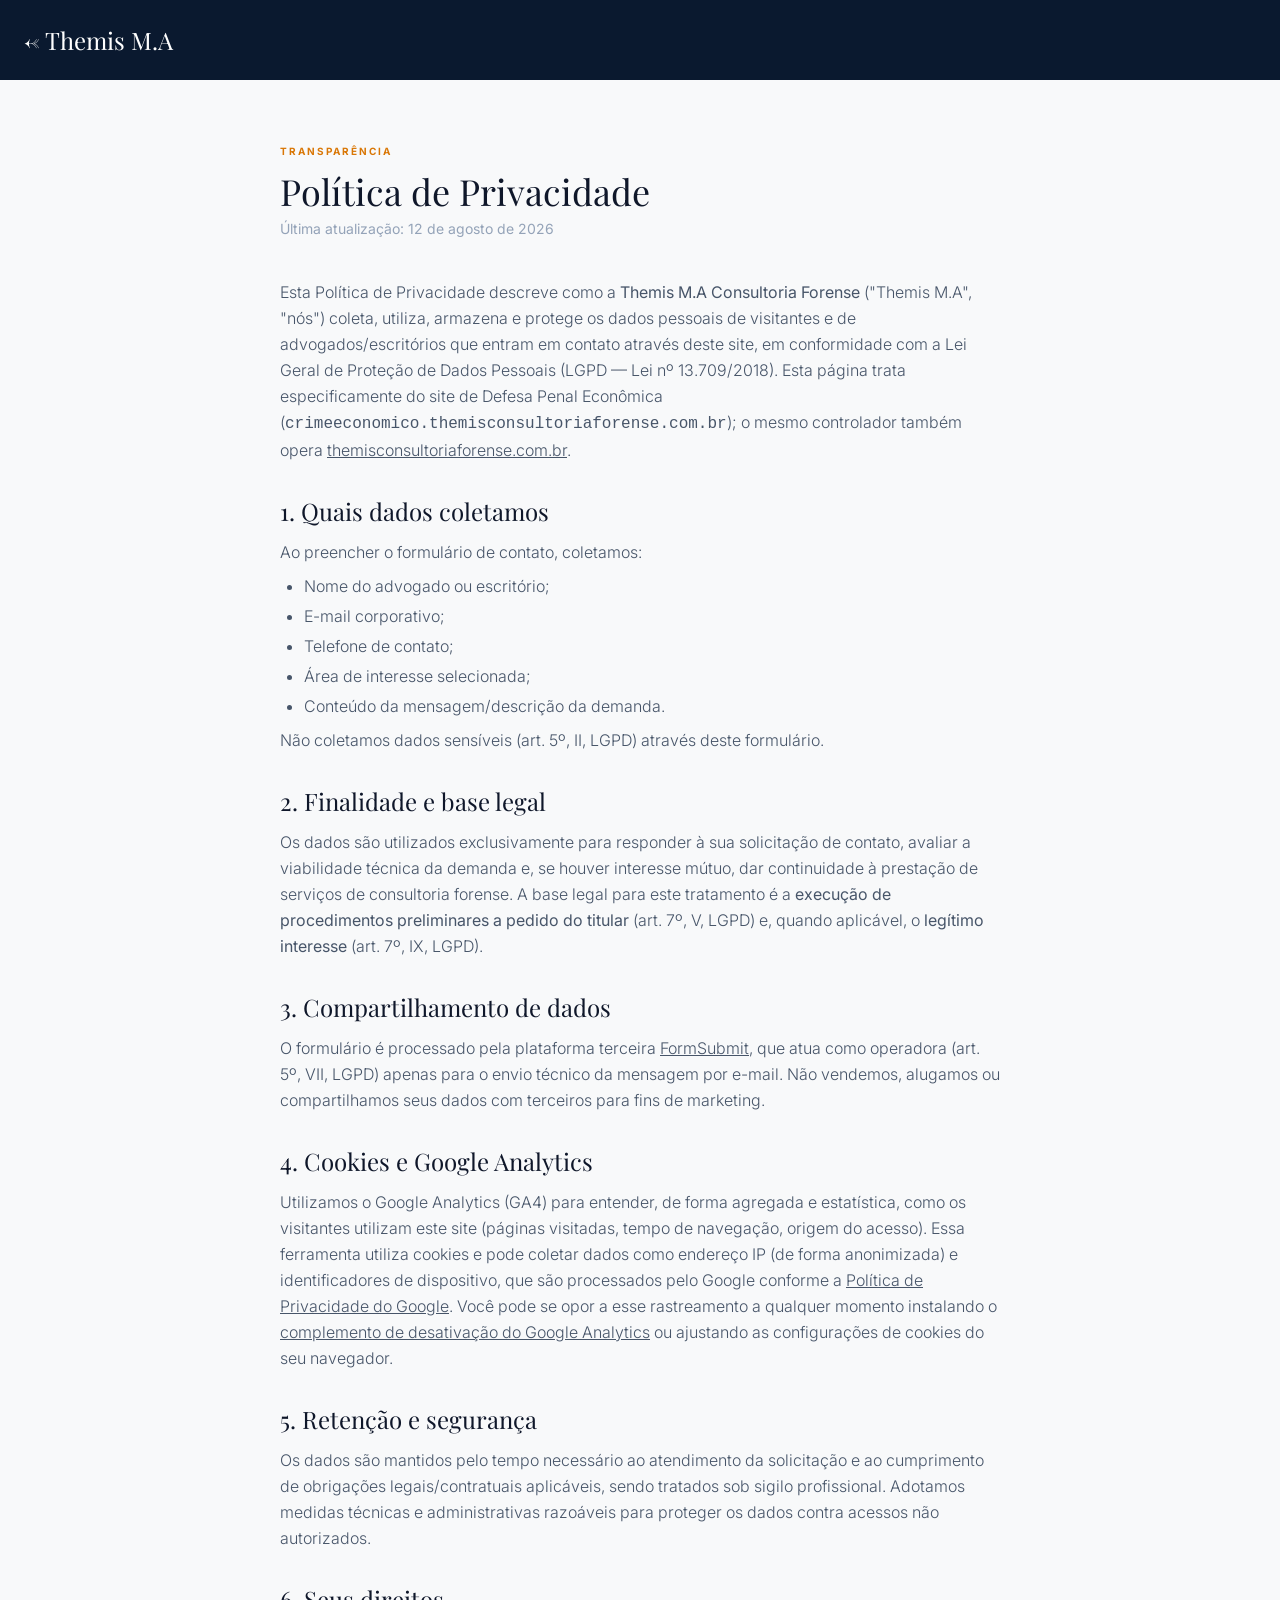
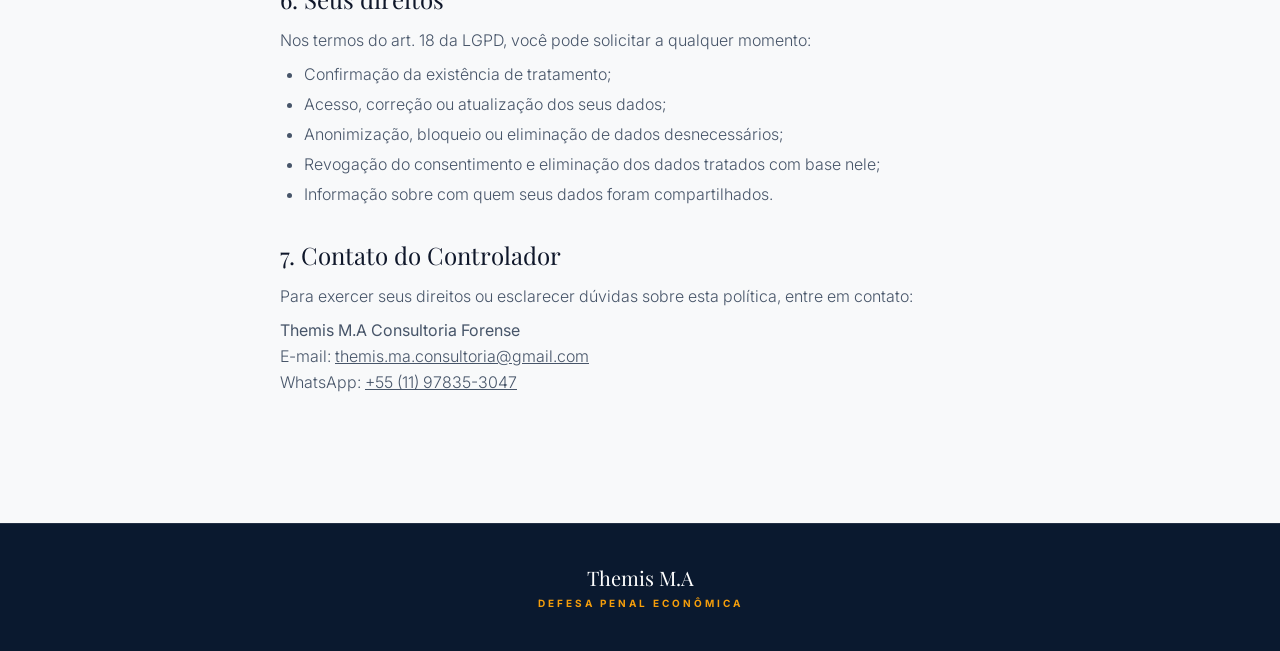
==== privacidade.html @ ab7b16d5 "SEO fixes: indexação, schema, performance, LGPD e GA4 - Adiciona robots.txt e sitemap.xml (site não " ====
<!DOCTYPE html>
<html lang="pt-BR">
<head>
    <meta charset="UTF-8">
    <meta name="viewport" content="width=device-width, initial-scale=1.0">

    <!-- Google tag (gtag.js) -->
    <script async src="https://www.googletagmanager.com/gtag/js?id=G-5MSVHK6R25"></script>
    <script>
      window.dataLayer = window.dataLayer || [];
      function gtag(){dataLayer.push(arguments);}
      gtag('js', new Date());
      gtag('config', 'G-5MSVHK6R25');
    </script>

    <title>Política de Privacidade | Themis M.A Defesa Penal Econômica</title>
    <meta name="description" content="Política de Privacidade da Themis M.A Consultoria Forense: como coletamos, usamos e protegemos os seus dados, em conformidade com a LGPD (Lei 13.709/2018).">
    <meta name="robots" content="noindex, follow">
    <link rel="canonical" href="https://crimeeconomico.themisconsultoriaforense.com.br/privacidade.html">
    <link rel="icon" type="image/svg+xml" href="/favicon.svg">

    <link rel="stylesheet" href="/assets/css/tailwind.css">
    <link href="https://fonts.googleapis.com/css2?family=Inter:wght@300;400;500;600;700&family=Playfair+Display:wght@600;700;800&display=swap" rel="stylesheet">
    <style>
        body { font-family: 'Inter', sans-serif; }
        h1, h2, .font-serif { font-family: 'Playfair Display', serif; }
        .navy-bg { background-color: #0A192F; }
        .accent-gold { color: #D4AF37; }
    </style>
</head>
<body class="bg-[#F8F9FA] text-slate-800">

    <header class="navy-bg py-6">
        <div class="container mx-auto px-6">
            <a href="/" class="text-white font-serif text-2xl hover:text-amber-400 transition-colors">&larr; Themis M.A</a>
        </div>
    </header>

    <main class="container mx-auto px-6 py-16 max-w-3xl">
        <span class="text-amber-600 font-bold tracking-[0.2em] text-[10px] uppercase mb-3 block">Transparência</span>
        <h1 class="text-4xl font-serif text-slate-900 mb-2">Política de Privacidade</h1>
        <p class="text-sm text-slate-400 mb-10">Última atualização: 12 de agosto de 2026</p>

        <div class="prose prose-slate max-w-none space-y-8 text-slate-600 leading-relaxed font-light">
            <p>
                Esta Política de Privacidade descreve como a <strong>Themis M.A Consultoria Forense</strong>
                ("Themis M.A", "nós") coleta, utiliza, armazena e protege os dados pessoais de visitantes
                e de advogados/escritórios que entram em contato através deste site, em conformidade com a
                Lei Geral de Proteção de Dados Pessoais (LGPD — Lei nº 13.709/2018). Esta página trata
                especificamente do site de Defesa Penal Econômica
                (<code>crimeeconomico.themisconsultoriaforense.com.br</code>); o mesmo controlador também
                opera <a href="https://themisconsultoriaforense.com.br/" class="underline hover:text-amber-600">themisconsultoriaforense.com.br</a>.
            </p>

            <div>
                <h2 class="text-2xl font-serif text-slate-900 mb-3">1. Quais dados coletamos</h2>
                <p>Ao preencher o formulário de contato, coletamos:</p>
                <ul class="list-disc pl-6 space-y-1 mt-2">
                    <li>Nome do advogado ou escritório;</li>
                    <li>E-mail corporativo;</li>
                    <li>Telefone de contato;</li>
                    <li>Área de interesse selecionada;</li>
                    <li>Conteúdo da mensagem/descrição da demanda.</li>
                </ul>
                <p class="mt-2">Não coletamos dados sensíveis (art. 5º, II, LGPD) através deste formulário.</p>
            </div>

            <div>
                <h2 class="text-2xl font-serif text-slate-900 mb-3">2. Finalidade e base legal</h2>
                <p>
                    Os dados são utilizados exclusivamente para responder à sua solicitação de contato,
                    avaliar a viabilidade técnica da demanda e, se houver interesse mútuo, dar continuidade
                    à prestação de serviços de consultoria forense. A base legal para este tratamento é a
                    <strong> execução de procedimentos preliminares a pedido do titular</strong> (art. 7º, V, LGPD)
                    e, quando aplicável, o <strong>legítimo interesse</strong> (art. 7º, IX, LGPD).
                </p>
            </div>

            <div>
                <h2 class="text-2xl font-serif text-slate-900 mb-3">3. Compartilhamento de dados</h2>
                <p>
                    O formulário é processado pela plataforma terceira <a href="https://formsubmit.co" target="_blank" rel="noopener noreferrer" class="underline hover:text-amber-600">FormSubmit</a>,
                    que atua como operadora (art. 5º, VII, LGPD) apenas para o envio técnico da mensagem por
                    e-mail. Não vendemos, alugamos ou compartilhamos seus dados com terceiros para fins de
                    marketing.
                </p>
            </div>

            <div>
                <h2 class="text-2xl font-serif text-slate-900 mb-3">4. Cookies e Google Analytics</h2>
                <p>
                    Utilizamos o Google Analytics (GA4) para entender, de forma agregada e estatística,
                    como os visitantes utilizam este site (páginas visitadas, tempo de navegação, origem
                    do acesso). Essa ferramenta utiliza cookies e pode coletar dados como endereço IP
                    (de forma anonimizada) e identificadores de dispositivo, que são processados pelo
                    Google conforme a <a href="https://policies.google.com/privacy" target="_blank" rel="noopener noreferrer" class="underline hover:text-amber-600">Política de Privacidade do Google</a>.
                    Você pode se opor a esse rastreamento a qualquer momento instalando o
                    <a href="https://tools.google.com/dlpage/gaoptout" target="_blank" rel="noopener noreferrer" class="underline hover:text-amber-600">complemento de desativação do Google Analytics</a>
                    ou ajustando as configurações de cookies do seu navegador.
                </p>
            </div>

            <div>
                <h2 class="text-2xl font-serif text-slate-900 mb-3">5. Retenção e segurança</h2>
                <p>
                    Os dados são mantidos pelo tempo necessário ao atendimento da solicitação e ao
                    cumprimento de obrigações legais/contratuais aplicáveis, sendo tratados sob sigilo
                    profissional. Adotamos medidas técnicas e administrativas razoáveis para proteger os
                    dados contra acessos não autorizados.
                </p>
            </div>

            <div>
                <h2 class="text-2xl font-serif text-slate-900 mb-3">6. Seus direitos</h2>
                <p>Nos termos do art. 18 da LGPD, você pode solicitar a qualquer momento:</p>
                <ul class="list-disc pl-6 space-y-1 mt-2">
                    <li>Confirmação da existência de tratamento;</li>
                    <li>Acesso, correção ou atualização dos seus dados;</li>
                    <li>Anonimização, bloqueio ou eliminação de dados desnecessários;</li>
                    <li>Revogação do consentimento e eliminação dos dados tratados com base nele;</li>
                    <li>Informação sobre com quem seus dados foram compartilhados.</li>
                </ul>
            </div>

            <div>
                <h2 class="text-2xl font-serif text-slate-900 mb-3">7. Contato do Controlador</h2>
                <p>
                    Para exercer seus direitos ou esclarecer dúvidas sobre esta política, entre em contato:
                </p>
                <p class="mt-2">
                    <strong>Themis M.A Consultoria Forense</strong><br>
                    E-mail: <a href="mailto:themis.ma.consultoria@gmail.com" class="underline hover:text-amber-600">themis.ma.consultoria@gmail.com</a><br>
                    WhatsApp: <a href="https://wa.me/5511978353047" target="_blank" rel="noopener noreferrer" class="underline hover:text-amber-600">+55 (11) 97835-3047</a>
                </p>
            </div>
        </div>
    </main>

    <footer class="navy-bg text-white py-10 border-t border-white/10 mt-16">
        <div class="container mx-auto px-6 text-center">
            <p class="font-serif text-xl">Themis M.A</p>
            <p class="text-[10px] uppercase tracking-[0.3em] text-amber-500 font-bold mt-1">Defesa Penal Econômica</p>
        </div>
    </footer>
</body>
</html>
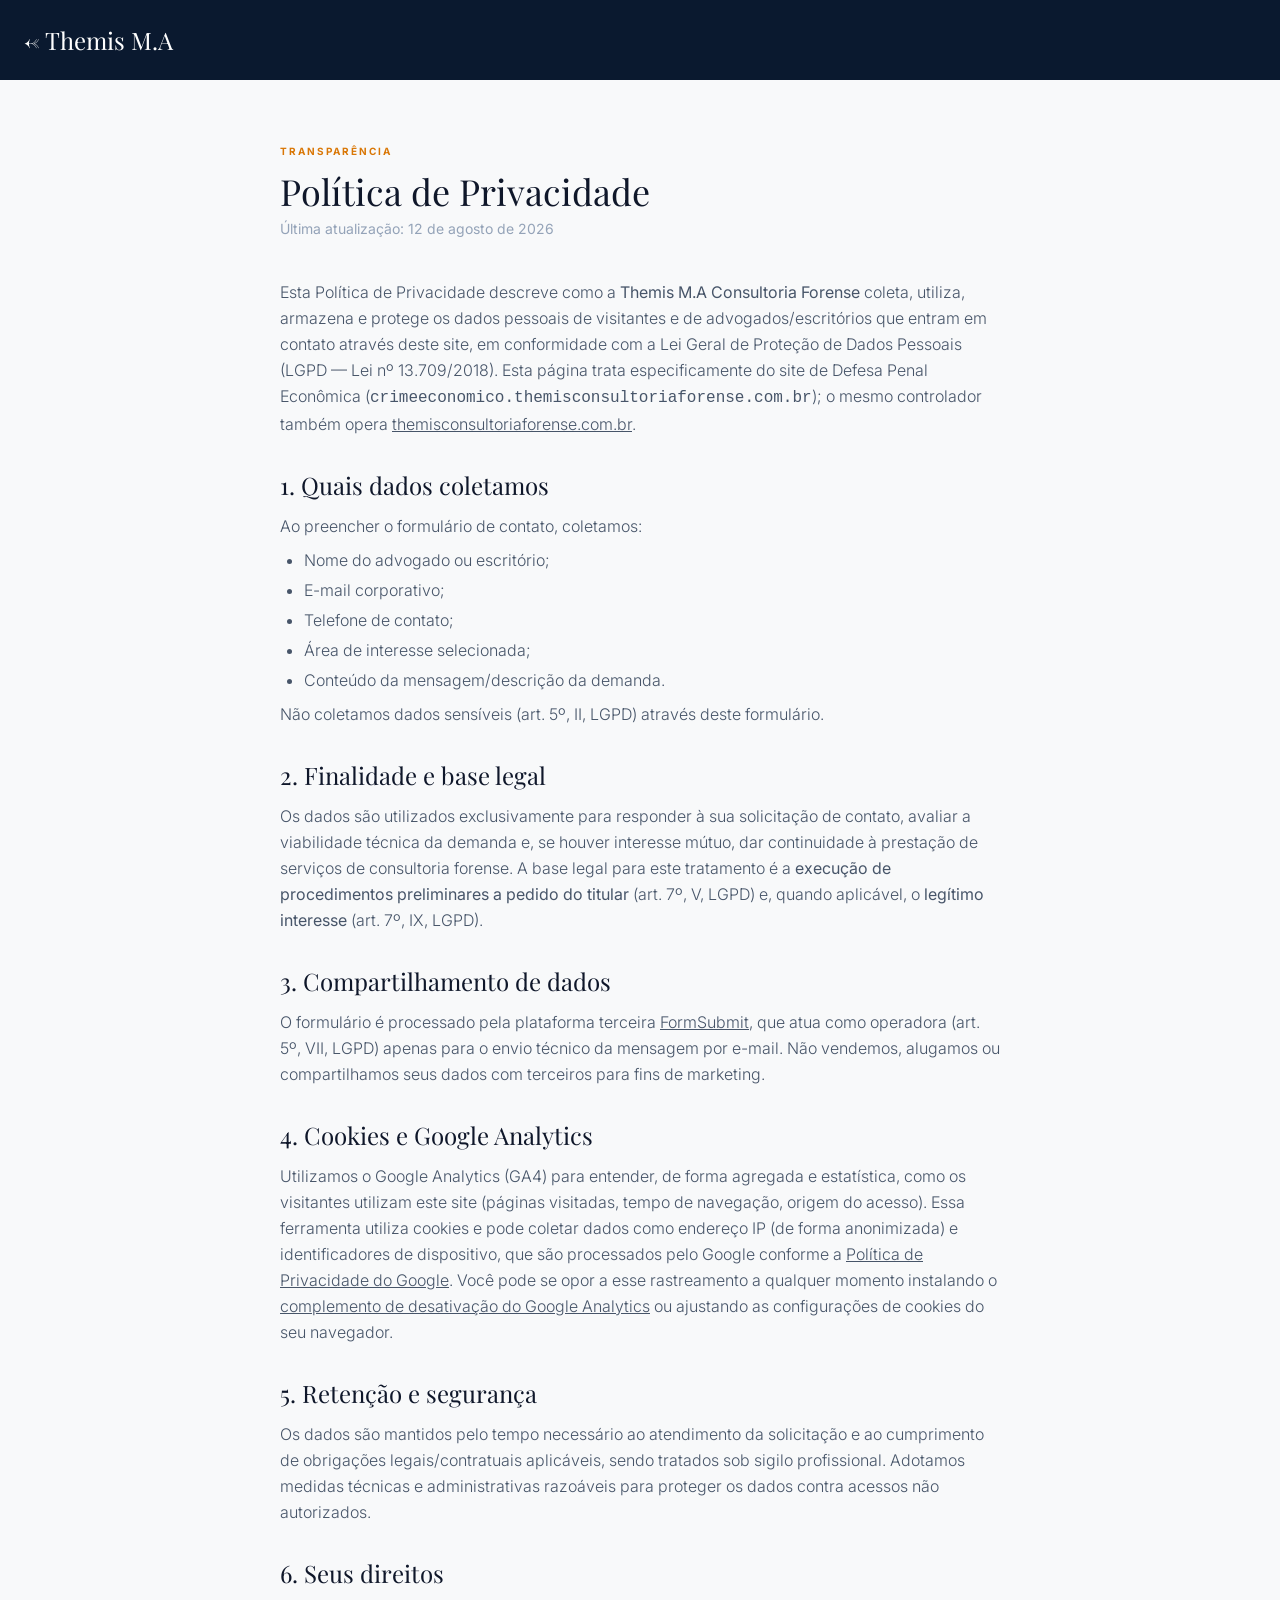
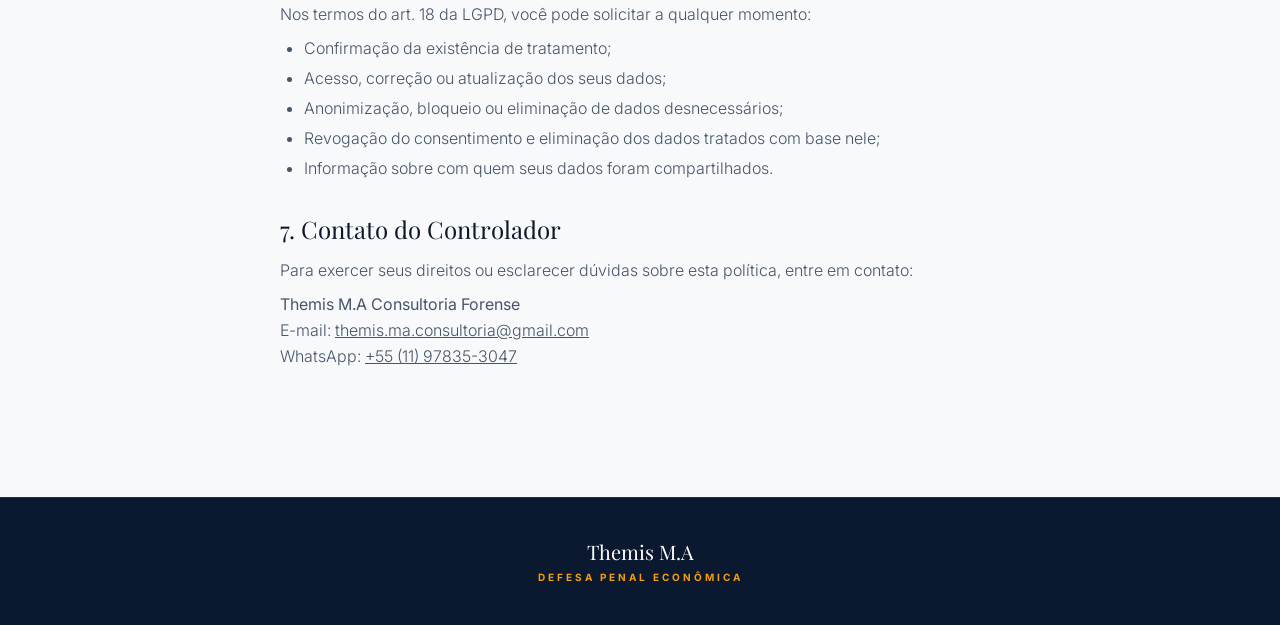
==== commit 80ea783b: "Remove definição de apelido ("nós") da política de privacidade" ====
--- a/privacidade.html
+++ b/privacidade.html
@@ -44,8 +44,8 @@
         <div class="prose prose-slate max-w-none space-y-8 text-slate-600 leading-relaxed font-light">
             <p>
                 Esta Política de Privacidade descreve como a <strong>Themis M.A Consultoria Forense</strong>
-                ("Themis M.A", "nós") coleta, utiliza, armazena e protege os dados pessoais de visitantes
-                e de advogados/escritórios que entram em contato através deste site, em conformidade com a
+                coleta, utiliza, armazena e protege os dados pessoais de visitantes e de
+                advogados/escritórios que entram em contato através deste site, em conformidade com a
                 Lei Geral de Proteção de Dados Pessoais (LGPD — Lei nº 13.709/2018). Esta página trata
                 especificamente do site de Defesa Penal Econômica
                 (<code>crimeeconomico.themisconsultoriaforense.com.br</code>); o mesmo controlador também
